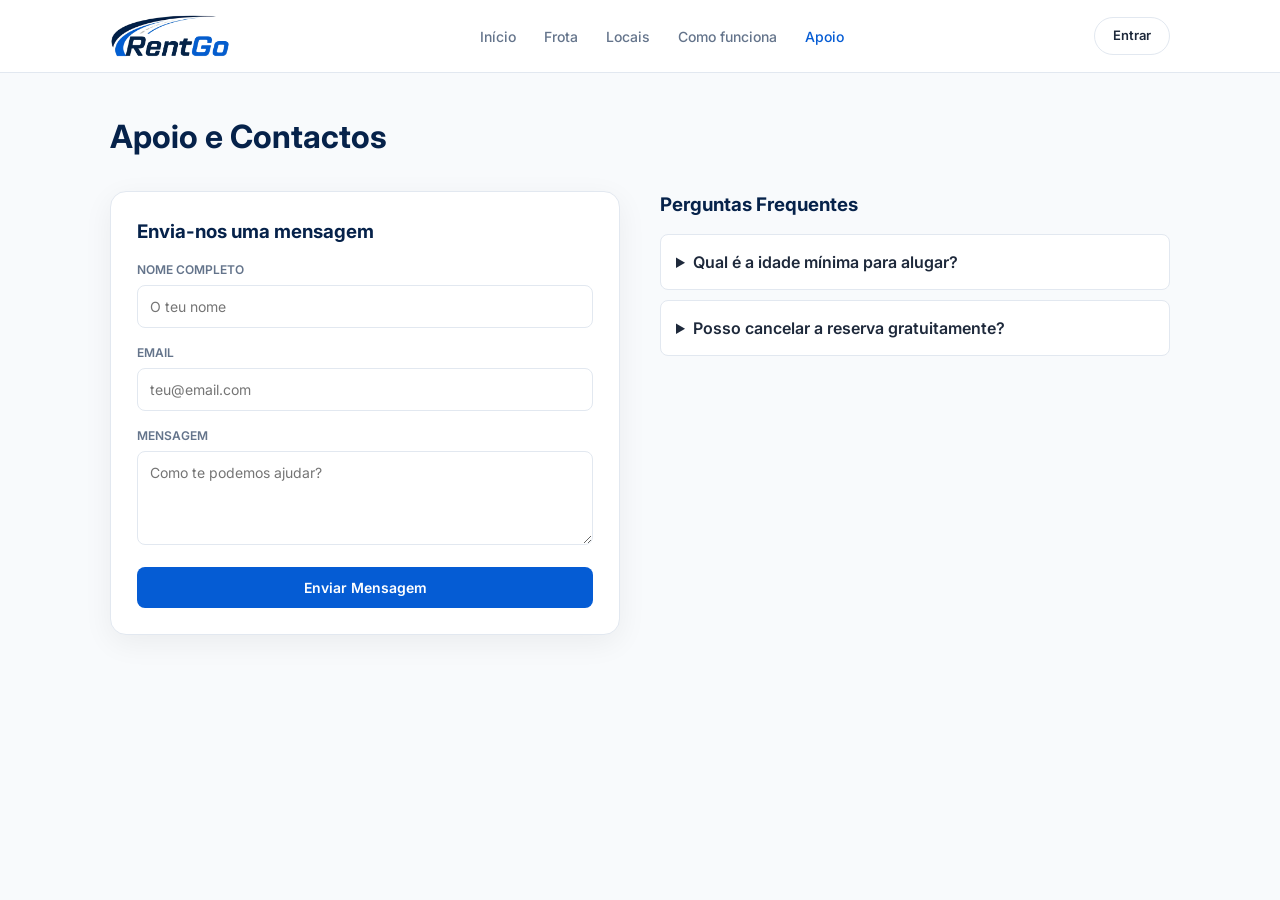
==== Site apps-web/apoio.html @ 2e323023 "Estrutura base do site" ====
<!DOCTYPE html>
<html lang="pt">
<head>
    <meta charset="UTF-8">
    <meta name="viewport" content="width=device-width, initial-scale=1.0">
    <title>Apoio ao Cliente - RentGo</title>
    <link rel="stylesheet" href="style.css">
</head>
<body>

    <header>
        <div class="nav-container">
            <a href="index.html" class="logo">
                <img src="img/logo-rentgo.png" alt="RentGo">
            </a>
            <nav>
                <a href="index.html">Início</a>
                <a href="frota.html">Frota</a>
                <a href="locais.html">Locais</a>
                <a href="como-funciona.html">Como funciona</a>
                <a href="apoio.html" class="active">Apoio</a>
            </nav>
            <a href="entrar.html" class="btn-entrar">Entrar</a>
        </div>
    </header>

    <main class="container">
        <h1 style="color: var(--primary); margin-bottom: 30px;">Apoio e Contactos</h1>

        <div style="display: grid; grid-template-columns: 1fr 1fr; gap: 40px;">
            <!-- Formulário de contacto -->
            <div class="search-box">
                <h3 style="color: var(--primary); margin-bottom: 15px;">Envia-nos uma mensagem</h3>
                <form>
                    <div class="form-group">
                        <label>Nome Completo</label>
                        <input type="text" placeholder="O teu nome" required>
                    </div>
                    <div class="form-group">
                        <label>Email</label>
                        <input type="email" placeholder="teu@email.com" required>
                    </div>
                    <div class="form-group">
                        <label>Mensagem</label>
                        <textarea rows="4" placeholder="Como te podemos ajudar?" required></textarea>
                    </div>
                    <button type="submit" class="btn-primary" style="width: 100%;">Enviar Mensagem</button>
                </form>
            </div>

            <!-- FAQ com a tag semântica HTML5 details -->
            <div>
                <h3 style="color: var(--primary); margin-bottom: 15px;">Perguntas Frequentes</h3>
                
                <details style="background: #fff; padding: 15px; border-radius: 8px; margin-bottom: 10px; border: 1px solid var(--border-color); cursor: pointer;">
                    <summary style="font-weight: 600;">Qual é a idade mínima para alugar?</summary>
                    <p style="margin-top: 8px; font-size: 13px; color: var(--text-muted);">A idade mínima é de 21 anos com pelo menos 1 ano de carta de condução válida.</p>
                </details>

                <details style="background: #fff; padding: 15px; border-radius: 8px; margin-bottom: 10px; border: 1px solid var(--border-color); cursor: pointer;">
                    <summary style="font-weight: 600;">Posso cancelar a reserva gratuitamente?</summary>
                    <p style="margin-top: 8px; font-size: 13px; color: var(--text-muted);">Sim, o cancelamento é gratuito até 48 horas antes da hora de levantamento prevista.</p>
                </details>
            </div>
        </div>
    </main>

</body>
</html>
---- Site apps-web/style.css ----
/* ==========================================================
   CONFIGURAÇÕES GERAIS E FONTES
   ========================================================== */
@import url('https://fonts.googleapis.com/css2?family=Inter:wght@400;500;600;700&display=swap');

* {
    margin: 0;
    padding: 0;
    box-sizing: border-box;
    font-family: 'Inter', -apple-system, BlinkMacSystemFont, sans-serif;
}

:root {
    --primary: #06224a;       /* Azul-marinho do "Rent" */
    --accent: #055cd4;        /* Azul vivo do "Go" */
    --accent-hover: #044aaa;  /* Azul mais escuro para o hover */
    --bg-body: #f8fafc;
    --card-bg: #ffffff;
    --text-main: #1e293b;
    --text-muted: #64748b;
    --border-color: #e2e8f0;
}

body {
    background-color: var(--bg-body);
    color: var(--text-main);
    line-height: 1.5;
}

/* ==========================================================
   BARRA DE NAVEGAÇÃO (HEADER)
   ========================================================== */
header {
    background: #ffffff;
    border-bottom: 1px solid var(--border-color);
    position: sticky;
    top: 0;
    z-index: 100;
}

.nav-container {
    max-width: 1100px;
    margin: 0 auto;
    padding: 14px 20px;
    display: flex;
    justify-content: space-between;
    align-items: center;
}

.logo {
    display: inline-flex;
    align-items: center;
    text-decoration: none;
}

.logo img {
    height: 44px;
    width: auto;
    display: block;
}
nav a {
    margin: 0 12px;
    text-decoration: none;
    color: var(--text-muted);
    font-size: 14px;
    font-weight: 500;
    transition: color 0.2s;
}

nav a:hover, nav a.active {
    color: var(--accent);
}

.btn-entrar {
    padding: 8px 18px;
    border: 1.5px solid var(--border-color);
    border-radius: 20px;
    text-decoration: none;
    color: var(--text-main);
    font-size: 13px;
    font-weight: 600;
    transition: all 0.2s;
}

.btn-entrar:hover {
    border-color: var(--primary);
    background: var(--primary);
    color: #fff;
}

/* ==========================================================
   ELEMENTOS PADRÃO (BOTÕES E CONTENTORES)
   ========================================================== */
.container {
    max-width: 1100px;
    margin: 0 auto;
    padding: 40px 20px;
}

.btn-primary {
    display: inline-block;
    background: var(--accent);
    color: #ffffff;
    padding: 12px 24px;
    border-radius: 8px;
    font-weight: 600;
    font-size: 14px;
    border: none;
    cursor: pointer;
    text-decoration: none;
    text-align: center;
    transition: background 0.2s;
}

.btn-primary:hover {
    background: var(--accent-hover);
}

.btn-outline {
    background: transparent;
    color: var(--accent);
    border: 1.5px solid var(--accent);
    padding: 10px 18px;
    border-radius: 8px;
    font-weight: 600;
    font-size: 13px;
    cursor: pointer;
    text-decoration: none;
    text-align: center;
}

.btn-outline:hover {
    background: var(--accent);
    color: #fff;
}

/* ==========================================================
   PÁGINA INICIAL: HERO & CAIXA DE PESQUISA
   ========================================================== */
.hero {
    display: grid;
    grid-template-columns: 1fr 1fr;
    gap: 40px;
    align-items: center;
    padding: 50px 0;
}

.hero h1 {
    font-size: 38px;
    font-weight: 800;
    line-height: 1.2;
    color: var(--primary);
    margin-bottom: 12px;
}

.hero p {
    color: var(--text-muted);
    font-size: 16px;
    margin-bottom: 20px;
}

/* Caixa de pesquisa rápida */
.search-box {
    background: #ffffff;
    padding: 26px;
    border-radius: 16px;
    box-shadow: 0 8px 30px rgba(0,0,0,0.06);
    border: 1px solid var(--border-color);
}

.form-group {
    margin-bottom: 16px;
}

.form-group label {
    display: block;
    font-size: 12px;
    font-weight: 600;
    color: var(--text-muted);
    margin-bottom: 6px;
    text-transform: uppercase;
}

.form-group input, .form-group select, .form-group textarea {
    width: 100%;
    padding: 12px;
    border: 1.5px solid var(--border-color);
    border-radius: 8px;
    font-size: 14px;
    outline: none;
}

.form-group input:focus, .form-group select:focus {
    border-color: var(--accent);
}

/* ==========================================================
   GRELHAS E CARTÕES (VANTAGENS E FROTA)
   ========================================================== */
.grid-3 {
    display: grid;
    grid-template-columns: repeat(auto-fit, minmax(280px, 1fr));
    gap: 24px;
    margin-top: 20px;
}

.card-vantagem {
    background: #ffffff;
    padding: 24px;
    border-radius: 12px;
    border: 1px solid var(--border-color);
}

.card-vantagem h3 {
    font-size: 16px;
    color: var(--primary);
    margin-bottom: 8px;
}

.card-vantagem p {
    font-size: 13px;
    color: var(--text-muted);
}

/* Cartões de Automóvel */
.card-carro {
    background: #ffffff;
    border: 1px solid var(--border-color);
    border-radius: 14px;
    overflow: hidden;
    padding: 20px;
    display: flex;
    flex-direction: column;
    box-shadow: 0 2px 10px rgba(0,0,0,0.02);
}

.carro-img {
    height: 140px;
    background: #edf2f7;
    border-radius: 8px;
    display: flex;
    align-items: center;
    justify-content: center;
    font-size: 40px;
    margin-bottom: 16px;
}

.badge-tag {
    background: #e2e8f0;
    font-size: 11px;
    font-weight: 600;
    padding: 3px 8px;
    border-radius: 4px;
    color: var(--text-muted);
}

.carro-header {
    display: flex;
    justify-content: space-between;
    align-items: center;
    margin-bottom: 8px;
}

.carro-preco {
    font-size: 18px;
    font-weight: 700;
    color: var(--accent);
    margin: 10px 0;
}

.carro-preco span {
    font-size: 12px;
    font-weight: 400;
    color: var(--text-muted);
}

.vantagens-lista {
    list-style: none;
    font-size: 12px;
    color: var(--text-muted);
    margin-bottom: 20px;
}

.vantagens-lista li {
    margin-bottom: 4px;
}

.vantagens-lista li::before {
    content: "✓ ";
    color: #10b981;
    font-weight: bold;
}

/* ==========================================================
   BANNER INFERIOR (CTA) E RODAPÉ
   ========================================================== */
.cta-banner {
    background: var(--primary);
    color: #ffffff;
    border-radius: 16px;
    padding: 40px 20px;
    text-align: center;
    margin: 50px auto 20px auto;
}

.cta-banner h2 {
    font-size: 24px;
    margin-bottom: 10px;
}

.cta-banner p {
    color: #cbd5e1;
    margin-bottom: 20px;
    font-size: 14px;
}

footer {
    text-align: center;
    padding: 30px;
    font-size: 12px;
    color: var(--text-muted);
    border-top: 1px solid var(--border-color);
    margin-top: 50px;
}

/* Ajuste Responsivo para Telemóvel */
@media (max-width: 768px) {
    .hero {
        grid-template-columns: 1fr;
    }
    nav {
        display: none; /* Em ecrãs pequenos simplifica */
    }
}
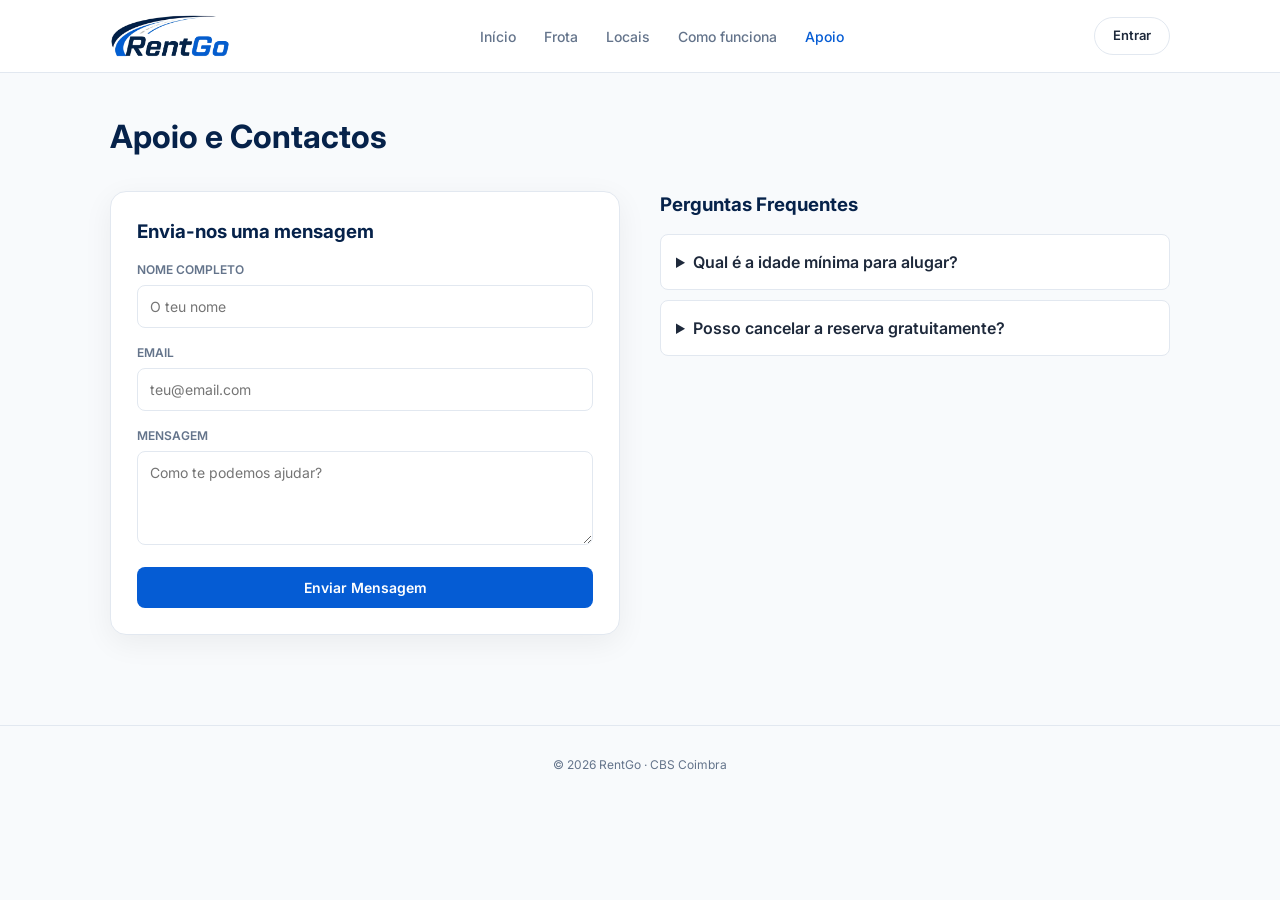
==== commit dac30aa5: "Adição de imagens á frota, de filtros e de mostrar password" ====
--- a/Site apps-web/apoio.html
+++ b/Site apps-web/apoio.html
@@ -13,7 +13,10 @@
             <a href="index.html" class="logo">
                 <img src="img/logo-rentgo.png" alt="RentGo">
             </a>
-            <nav>
+
+            <button class="menu-toggle" aria-label="Abrir menu" aria-expanded="false">☰</button>
+
+            <nav id="menu">
                 <a href="index.html">Início</a>
                 <a href="frota.html">Frota</a>
                 <a href="locais.html">Locais</a>
@@ -27,7 +30,7 @@
     <main class="container">
         <h1 style="color: var(--primary); margin-bottom: 30px;">Apoio e Contactos</h1>
 
-        <div style="display: grid; grid-template-columns: 1fr 1fr; gap: 40px;">
+        <div class="grid-2">
             <!-- Formulário de contacto -->
             <div class="search-box">
                 <h3 style="color: var(--primary); margin-bottom: 15px;">Envia-nos uma mensagem</h3>
@@ -65,5 +68,18 @@
         </div>
     </main>
 
+    <footer>
+        <p>© 2026 RentGo · CBS Coimbra</p>
+    </footer>
+
+    <script>
+        const btn = document.querySelector('.menu-toggle');
+        const menu = document.getElementById('menu');
+        btn.addEventListener('click', () => {
+            const aberto = menu.classList.toggle('open');
+            btn.setAttribute('aria-expanded', aberto);
+        });
+    </script>
+
 </body>
 </html>
--- a/Site apps-web/style.css
+++ b/Site apps-web/style.css
@@ -27,6 +27,11 @@
     line-height: 1.5;
 }
 
+img {
+    max-width: 100%;
+    height: auto;
+}
+
 /* ==========================================================
    BARRA DE NAVEGAÇÃO (HEADER)
    ========================================================== */
@@ -58,6 +63,7 @@
     width: auto;
     display: block;
 }
+
 nav a {
     margin: 0 12px;
     text-decoration: none;
@@ -86,6 +92,17 @@
     border-color: var(--primary);
     background: var(--primary);
     color: #fff;
+}
+
+.menu-toggle {
+    display: none;
+    background: none;
+    border: 1.5px solid var(--border-color);
+    border-radius: 8px;
+    padding: 6px 12px;
+    font-size: 20px;
+    color: var(--primary);
+    cursor: pointer;
 }
 
 /* ==========================================================
@@ -146,7 +163,7 @@
 }
 
 .hero h1 {
-    font-size: 38px;
+    font-size: clamp(1.75rem, 5vw, 2.4rem);
     font-weight: 800;
     line-height: 1.2;
     color: var(--primary);
@@ -194,14 +211,82 @@
     border-color: var(--accent);
 }
 
+.form-group input[type="checkbox"] {
+    width: auto;
+    padding: 0;
+}
+
+.label-linha {
+    display: flex;
+    justify-content: space-between;
+    align-items: baseline;
+    margin-bottom: 6px;
+}
+
+.label-linha label {
+    margin-bottom: 0;
+}
+
+.link-esqueceu {
+    font-size: 12px;
+    color: var(--accent);
+    text-decoration: none;
+    font-weight: 500;
+}
+
+.link-esqueceu:hover {
+    text-decoration: underline;
+}
+
+.campo-password {
+    position: relative;
+}
+
+.campo-password input {
+    padding-right: 80px; /* espaço para o botão "Mostrar" */
+}
+
+.btn-mostrar {
+    position: absolute;
+    right: 12px;
+    top: 50%;
+    transform: translateY(-50%);
+    background: none;
+    border: none;
+    color: var(--accent);
+    font-size: 13px;
+    font-weight: 600;
+    cursor: pointer;
+}
+
+.check-linha {
+    display: flex;
+    align-items: center;
+    gap: 8px;
+    font-size: 14px;
+    color: var(--text-main);
+    cursor: pointer;
+}
+
+.check-linha input[type="checkbox"] {
+    width: 18px;
+    height: 18px;
+}
+
 /* ==========================================================
    GRELHAS E CARTÕES (VANTAGENS E FROTA)
    ========================================================== */
 .grid-3 {
     display: grid;
-    grid-template-columns: repeat(auto-fit, minmax(280px, 1fr));
+    grid-template-columns: repeat(auto-fit, minmax(min(280px, 100%), 1fr));
     gap: 24px;
     margin-top: 20px;
+}
+
+.grid-2 {
+    display: grid;
+    grid-template-columns: 1fr 1fr;
+    gap: 40px;
 }
 
 .card-vantagem {
@@ -235,14 +320,23 @@
 }
 
 .carro-img {
-    height: 140px;
-    background: #edf2f7;
+    height: 200px;
+    background: #ffffff;
+    border: 1px solid var(--border-color);
     border-radius: 8px;
     display: flex;
     align-items: center;
     justify-content: center;
     font-size: 40px;
     margin-bottom: 16px;
+    overflow: hidden;
+}
+
+.carro-img img {
+    width: 100%;
+    height: 100%;
+    object-fit: contain;
+    border-radius: 8px;
 }
 
 .badge-tag {
@@ -289,6 +383,32 @@
     content: "✓ ";
     color: #10b981;
     font-weight: bold;
+}
+
+/* ==========================================================
+   PÁGINA DE DETALHE DO CARRO
+   ========================================================== */
+.detalhe-grid {
+    display: grid;
+    grid-template-columns: 2fr 1fr;
+    gap: 30px;
+    margin-top: 20px;
+}
+
+.detalhe-info {
+    background: #fff;
+    padding: 25px;
+    border-radius: 14px;
+    border: 1px solid var(--border-color);
+}
+
+.specs-lista {
+    list-style: none;
+    display: grid;
+    grid-template-columns: 1fr 1fr;
+    gap: 10px;
+    font-size: 14px;
+    color: #555;
 }
 
 /* ==========================================================
@@ -323,12 +443,66 @@
     margin-top: 50px;
 }
 
-/* Ajuste Responsivo para Telemóvel */
+/* ==========================================================
+   RESPONSIVO (tem de ficar sempre no fim do ficheiro)
+   ========================================================== */
+
+/* Tablet e telemóvel */
 @media (max-width: 768px) {
     .hero {
         grid-template-columns: 1fr;
-    }
+        padding: 30px 0;
+        gap: 28px;
+    }
+
+    .grid-2 {
+        grid-template-columns: 1fr;
+        gap: 28px;
+    }
+
+    .detalhe-grid {
+        grid-template-columns: 1fr;
+        gap: 20px;
+    }
+
+    .menu-toggle { display: block; }
+    .logo { margin-right: auto; }
+
+    .nav-container {
+        flex-wrap: wrap;
+        gap: 10px;
+    }
+
     nav {
-        display: none; /* Em ecrãs pequenos simplifica */
+        display: none;
+        order: 3;
+        width: 100%;
+        flex-direction: column;
+    }
+
+    nav.open { display: flex; }
+
+    nav a {
+        margin: 0;
+        padding: 12px 0;
+        border-top: 1px solid var(--border-color);
+    }
+}
+
+/* Telemóveis pequenos */
+@media (max-width: 480px) {
+    .container { padding: 30px 16px; }
+    .search-box { padding: 20px; }
+    .cta-banner { padding: 30px 16px; }
+    .detalhe-info { padding: 18px; }
+
+    .specs-lista { grid-template-columns: 1fr; }
+    .search-box .btn-primary { width: 100%; }
+
+    /* 16px evita o zoom automático do iPhone ao tocar num campo */
+    .form-group input,
+    .form-group select,
+    .form-group textarea {
+        font-size: 16px;
     }
 }
